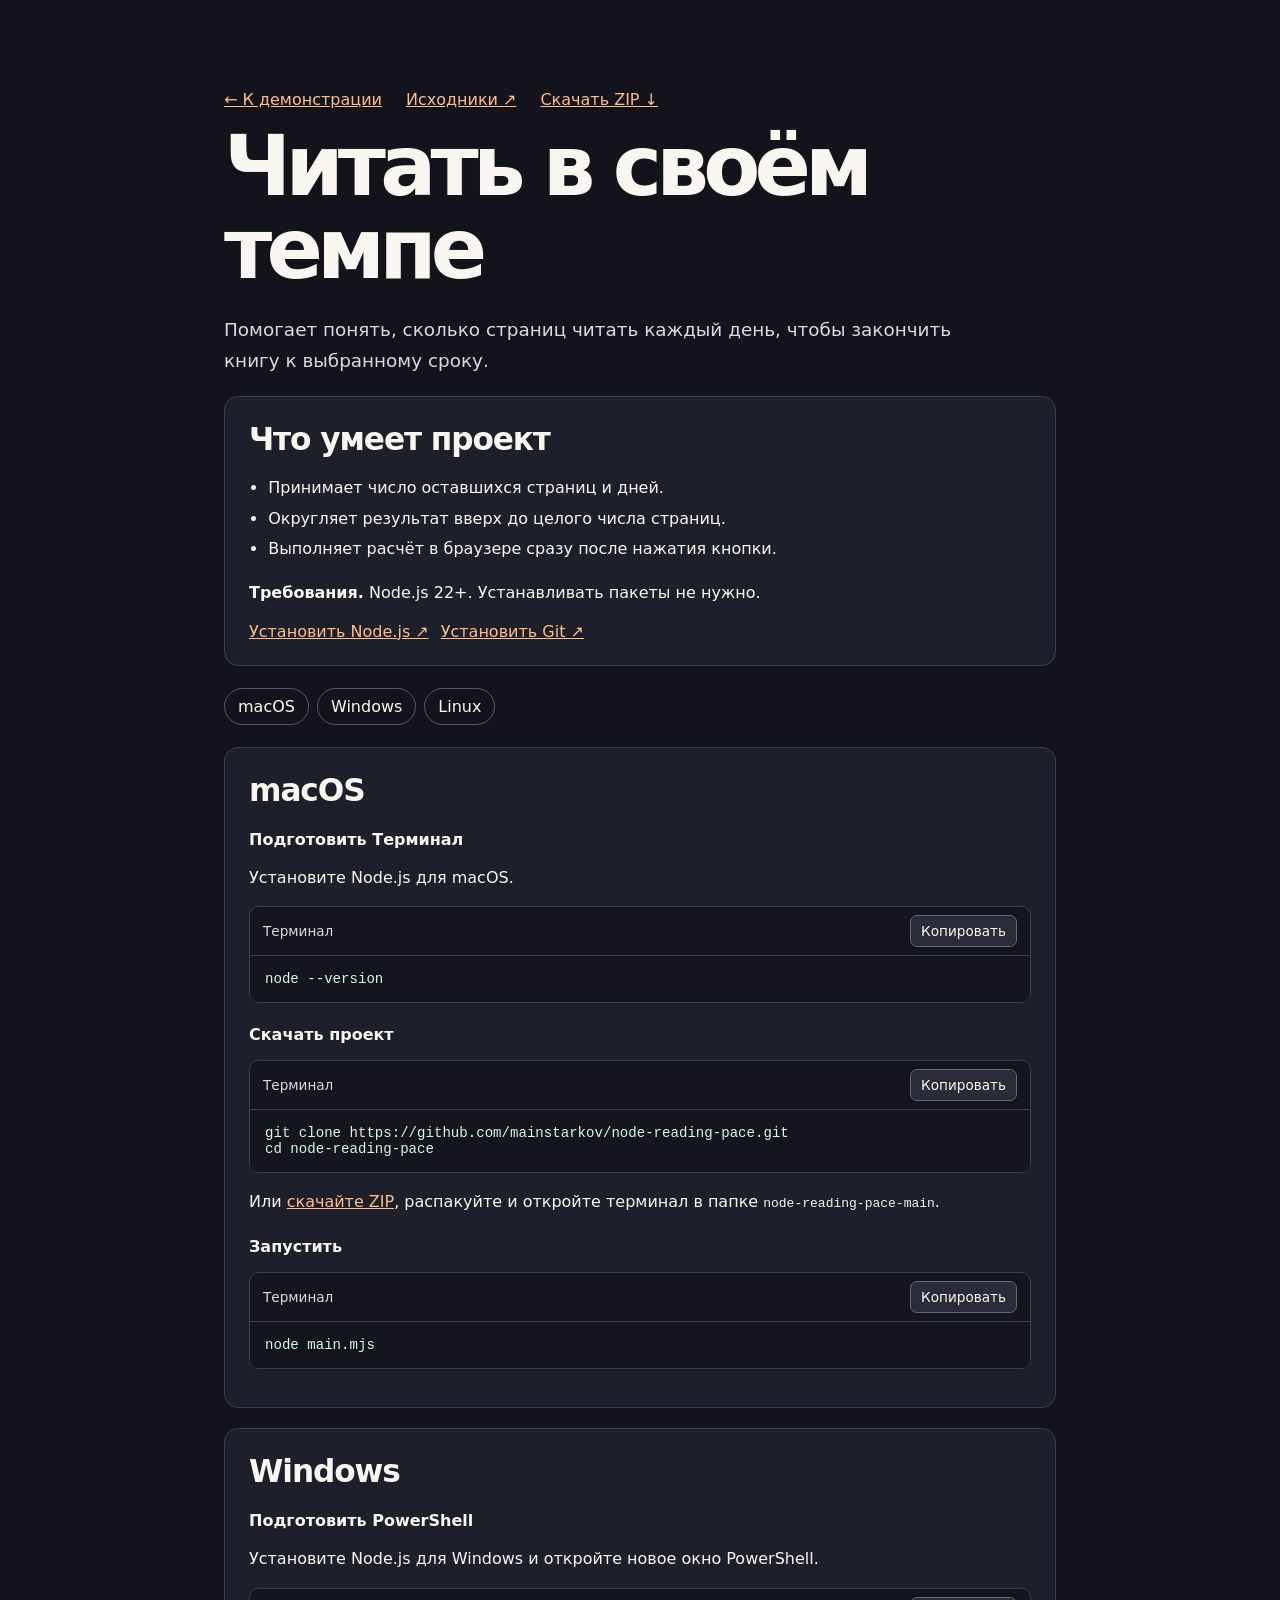
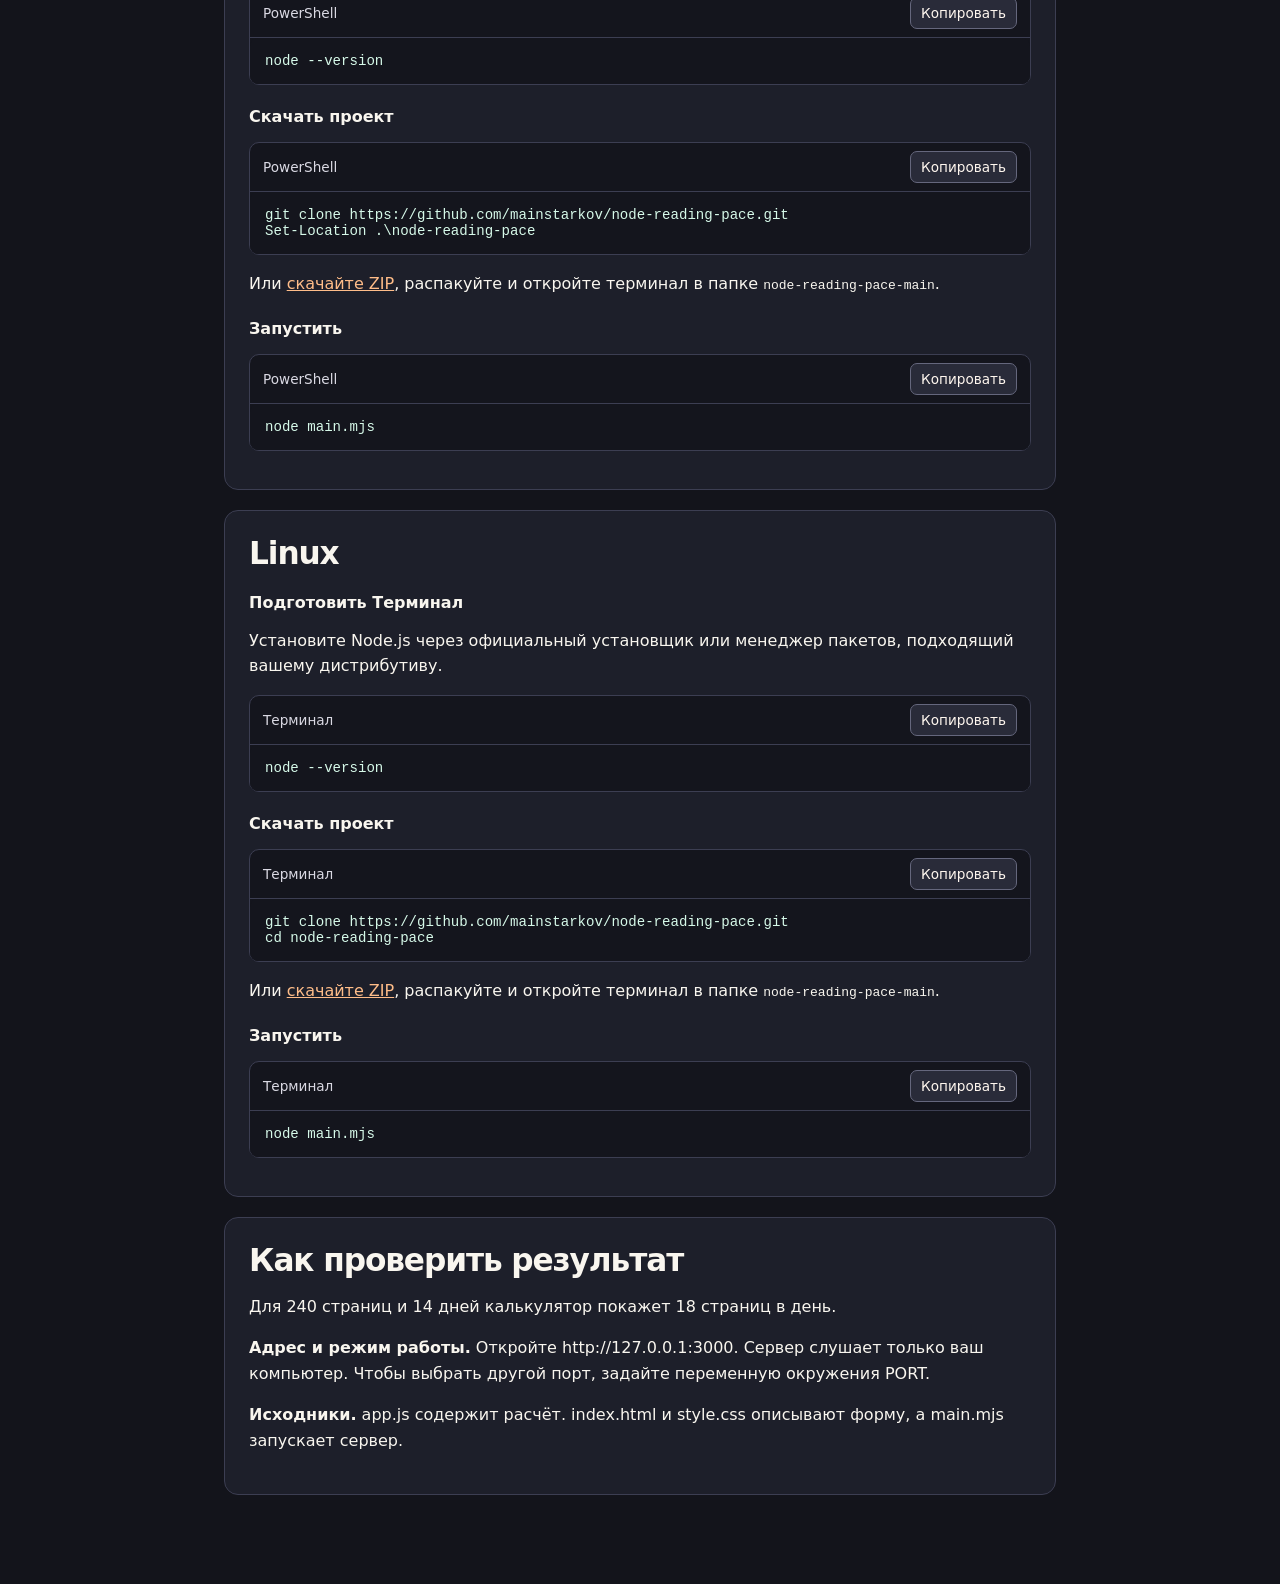
==== start.html @ 516781a8 "docs: publish setup guides for macOS, Windows, and Linux" ====
<!doctype html>
<html lang="ru">
<head><meta charset="utf-8"><meta name="viewport" content="width=device-width, initial-scale=1">
<title>Читать в своём темпе · Установка и запуск</title><style>
:root{color-scheme:dark;font-family:system-ui,sans-serif;background:#13141b;color:#f9f6ef}
*{box-sizing:border-box}body{margin:0}.wrap{max-width:880px;margin:auto;padding:clamp(28px,8vw,90px) 24px}
h1{font-size:clamp(2.5rem,8vw,5.2rem);line-height:1;letter-spacing:-.07em;overflow-wrap:anywhere;margin:16px 0 24px}
h2{font-size:1.1rem;margin:0}.lead{max-width:63ch;color:#dad9e3;font-size:1.15rem;line-height:1.65}
a{color:#ffbd89}.top{display:flex;gap:24px;flex-wrap:wrap}.box{padding:24px;margin-top:20px;background:#1d1f2a;border:1px solid #3c3e52;border-radius:14px}
pre{background:#14151d;padding:15px;border-radius:8px;white-space:pre-wrap;overflow-wrap:anywhere;color:#d6f9e9}
ul{padding-left:1.2rem;line-height:1.9}.list{display:grid;grid-template-columns:repeat(auto-fit,minmax(min(100%,220px),1fr));gap:10px;padding:0;list-style:none}.list a{display:block;background:#1d1f2a;border:1px solid #3c3e52;padding:10px 14px;border-radius:9px}

html{scroll-behavior:smooth}.os-links{display:flex;gap:8px;flex-wrap:wrap;margin:22px 0}.os-links a{border:1px solid #565870;padding:8px 13px;border-radius:99px;text-decoration:none;color:#fff7ef}.os-links a:hover,.os-links a:focus-visible{border-color:#ffbd89;color:#ffbd89}.box{scroll-margin-top:12px}.box p{line-height:1.6}.box h2{font-size:clamp(1.4rem,4vw,1.95rem);letter-spacing:-.035em}.box h3{margin-top:22px;font-size:1rem}.snippet{background:#14151d;border:1px solid #3c3e52;border-radius:10px;margin:14px 0}.snippet-head{padding:8px 13px;display:flex;align-items:center;justify-content:space-between;gap:10px;border-bottom:1px solid #3c3e52;color:#dad9e3;font-size:.82rem}.snippet-head button{cursor:pointer;background:#292b39;color:#fff7ef;padding:6px 9px;border:1px solid #565870;border-radius:6px;font:inherit}.snippet-head button:focus-visible{outline:2px solid #ffbd89;outline-offset:2px}.snippet pre{margin:0;font-size:.88rem}.note{color:#dad9e3}.status-copy:empty{display:none}.status-copy{position:sticky;bottom:14px;width:max-content;max-width:100%;background:#222533;border:1px solid #6b6d86;border-radius:8px;padding:8px 12px}.tag{font-family:ui-monospace,monospace;color:#9ee4c5}.zip{white-space:nowrap}@media(prefers-reduced-motion:reduce){html{scroll-behavior:auto}}

.guide-code{background:#14151d;border:1px solid #3c3e52;border-radius:10px;margin:14px 0}.code-head{display:flex;align-items:center;justify-content:space-between;gap:10px;border-bottom:1px solid #3c3e52;padding:8px 13px;color:#dad9e3;font-size:.85rem}.code-head button{font:inherit;border:1px solid #65677d;background:#292b39;color:#fff7ef;border-radius:7px;padding:7px 10px;cursor:pointer}.guide-code pre{margin:0;font-size:.88rem}.box p{overflow-wrap:anywhere}.tool-links{display:flex;gap:12px;flex-wrap:wrap}.status-copy{z-index:2}</style></head>
<body><main class="wrap">
<nav class="top" aria-label="Проект"><a href="https://mainstarkov.github.io/node-reading-pace/">← К демонстрации</a><a href="https://github.com/mainstarkov/node-reading-pace">Исходники ↗</a><a href="https://github.com/mainstarkov/node-reading-pace/archive/refs/heads/main.zip">Скачать ZIP ↓</a></nav>
<h1>Читать в своём темпе</h1>
<p class="lead">Помогает понять, сколько страниц читать каждый день, чтобы закончить книгу к выбранному сроку.</p>
<section class="box" aria-label="Описание проекта"><h2>Что умеет проект</h2><ul><li>Принимает число оставшихся страниц и дней.</li><li>Округляет результат вверх до целого числа страниц.</li><li>Выполняет расчёт в браузере сразу после нажатия кнопки.</li></ul>
<p><strong>Требования.</strong> Node.js 22+. Устанавливать пакеты не нужно.</p>
<div class="tool-links"><a href="https://nodejs.org/en/download">Установить Node.js ↗</a><a href="https://git-scm.com/install/">Установить Git ↗</a></div>
</section>
<nav class="os-links" aria-label="Операционная система"><a href="#macos">macOS</a><a href="#windows">Windows</a><a href="#linux">Linux</a></nav>
<section class="box" id="macos">
<h2>macOS</h2>
<h3>Подготовить Терминал</h3><p>Установите Node.js для macOS.</p><div class="guide-code"><div class="code-head"><span>Терминал</span></div><pre><code>node --version</code></pre></div>
<h3>Скачать проект</h3><div class="guide-code"><div class="code-head"><span>Терминал</span></div><pre><code>git clone https://github.com/mainstarkov/node-reading-pace.git
cd node-reading-pace</code></pre></div>
<p>Или <a href="https://github.com/mainstarkov/node-reading-pace/archive/refs/heads/main.zip">скачайте ZIP</a>, распакуйте и откройте терминал в папке <code>node-reading-pace-main</code>.</p>
<h3>Запустить</h3><div class="guide-code"><div class="code-head"><span>Терминал</span></div><pre><code>node main.mjs</code></pre></div>

</section><section class="box" id="windows">
<h2>Windows</h2>
<h3>Подготовить PowerShell</h3><p>Установите Node.js для Windows и откройте новое окно PowerShell.</p><div class="guide-code"><div class="code-head"><span>PowerShell</span></div><pre><code>node --version</code></pre></div>
<h3>Скачать проект</h3><div class="guide-code"><div class="code-head"><span>PowerShell</span></div><pre><code>git clone https://github.com/mainstarkov/node-reading-pace.git
Set-Location .\node-reading-pace</code></pre></div>
<p>Или <a href="https://github.com/mainstarkov/node-reading-pace/archive/refs/heads/main.zip">скачайте ZIP</a>, распакуйте и откройте терминал в папке <code>node-reading-pace-main</code>.</p>
<h3>Запустить</h3><div class="guide-code"><div class="code-head"><span>PowerShell</span></div><pre><code>node main.mjs</code></pre></div>

</section><section class="box" id="linux">
<h2>Linux</h2>
<h3>Подготовить Терминал</h3><p>Установите Node.js через официальный установщик или менеджер пакетов, подходящий вашему дистрибутиву.</p><div class="guide-code"><div class="code-head"><span>Терминал</span></div><pre><code>node --version</code></pre></div>
<h3>Скачать проект</h3><div class="guide-code"><div class="code-head"><span>Терминал</span></div><pre><code>git clone https://github.com/mainstarkov/node-reading-pace.git
cd node-reading-pace</code></pre></div>
<p>Или <a href="https://github.com/mainstarkov/node-reading-pace/archive/refs/heads/main.zip">скачайте ZIP</a>, распакуйте и откройте терминал в папке <code>node-reading-pace-main</code>.</p>
<h3>Запустить</h3><div class="guide-code"><div class="code-head"><span>Терминал</span></div><pre><code>node main.mjs</code></pre></div>

</section>
<section class="box"><h2>Как проверить результат</h2><p>Для 240 страниц и 14 дней калькулятор покажет 18 страниц в день.</p>
<p><strong>Адрес и режим работы.</strong> Откройте http://127.0.0.1:3000. Сервер слушает только ваш компьютер. Чтобы выбрать другой порт, задайте переменную окружения PORT.</p>
<p><strong>Исходники.</strong> app.js содержит расчёт. index.html и style.css описывают форму, а main.mjs запускает сервер.</p>
</section><p class="status-copy" id="copy-status" role="status"></p>
</main><script>
const guideStatus = document.querySelector("#copy-status");
if (navigator.clipboard) {
  let hide;
  for (const block of document.querySelectorAll(".guide-code")) {
    const button = document.createElement("button");
    button.type = "button";
    button.textContent = "Копировать";
    button.addEventListener("click", async () => {
      try {
        await navigator.clipboard.writeText(block.querySelector("code").textContent);
        guideStatus.textContent = "Команды скопированы.";
      } catch {
        guideStatus.textContent = "Выделите и скопируйте команды вручную.";
      }
      clearTimeout(hide);
      hide = setTimeout(() => { guideStatus.textContent = ""; }, 2200);
    });
    block.querySelector(".code-head").append(button);
  }
}
</script></body></html>
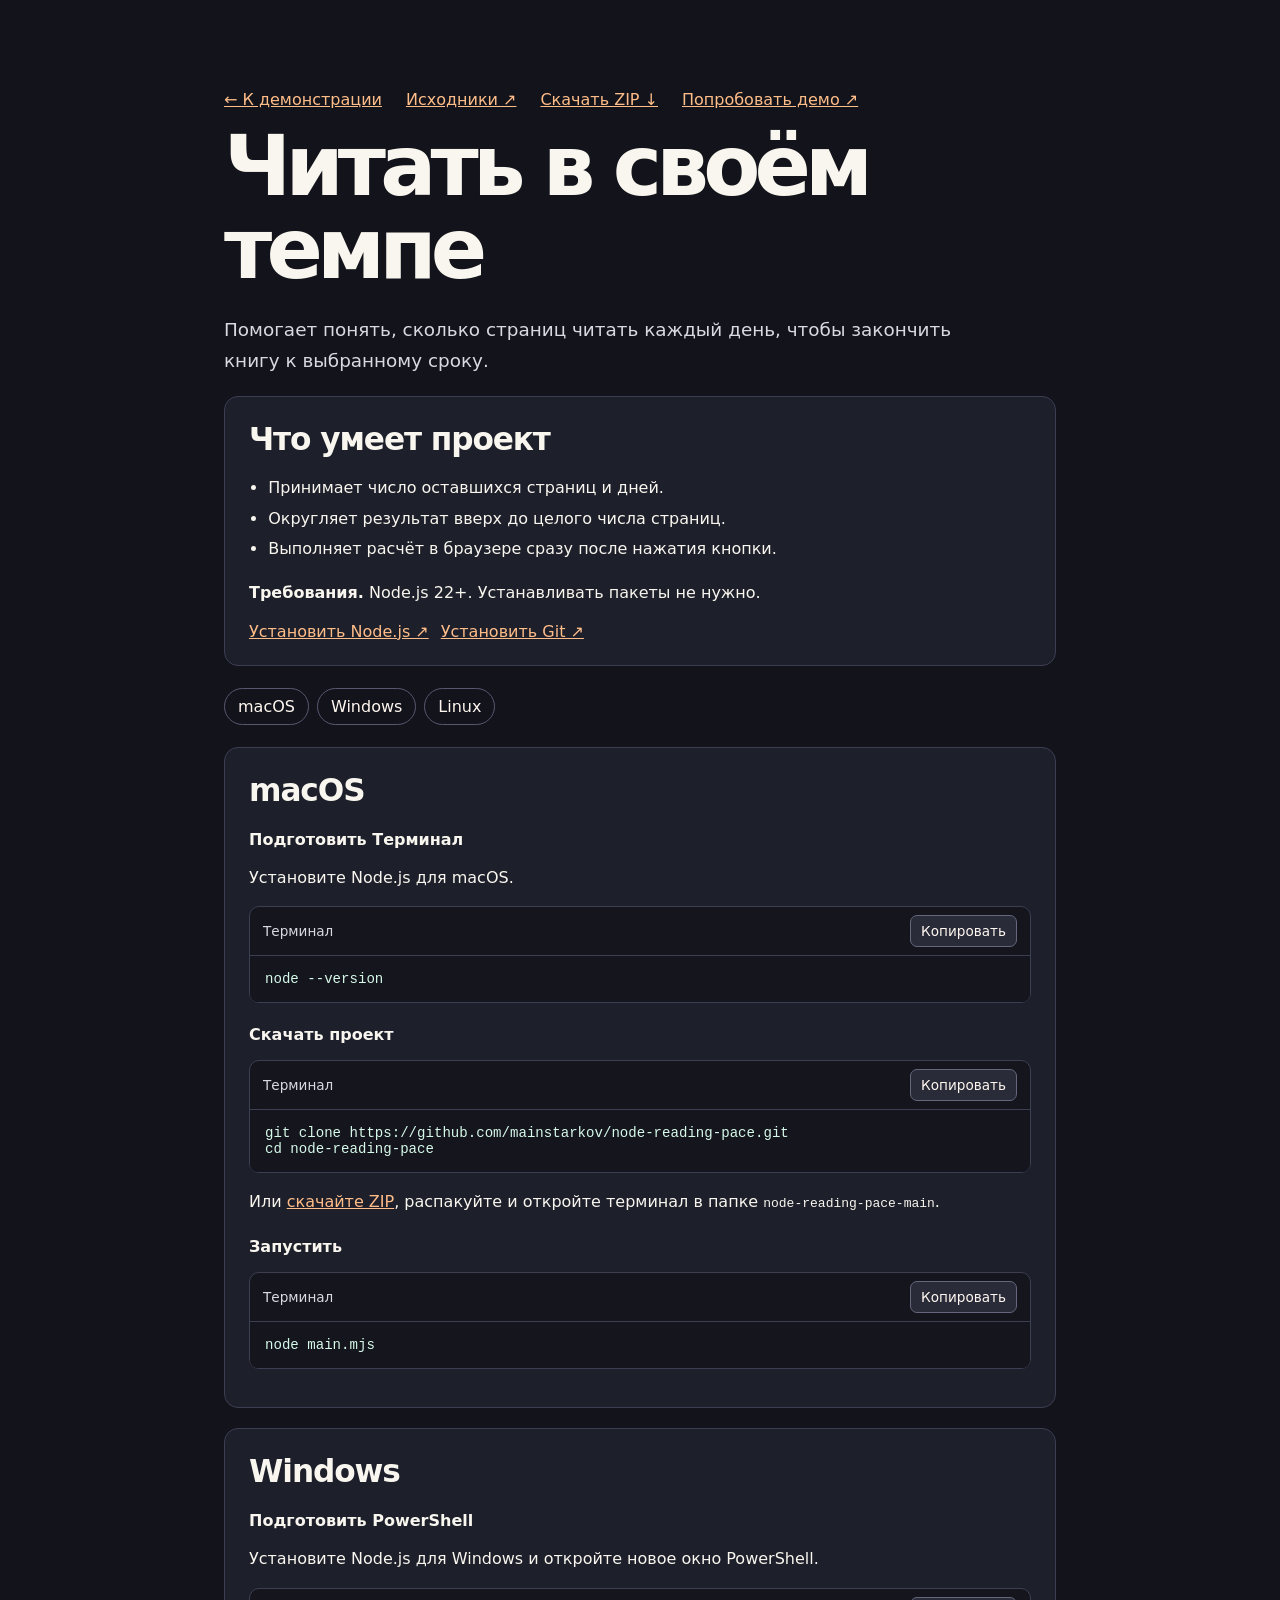
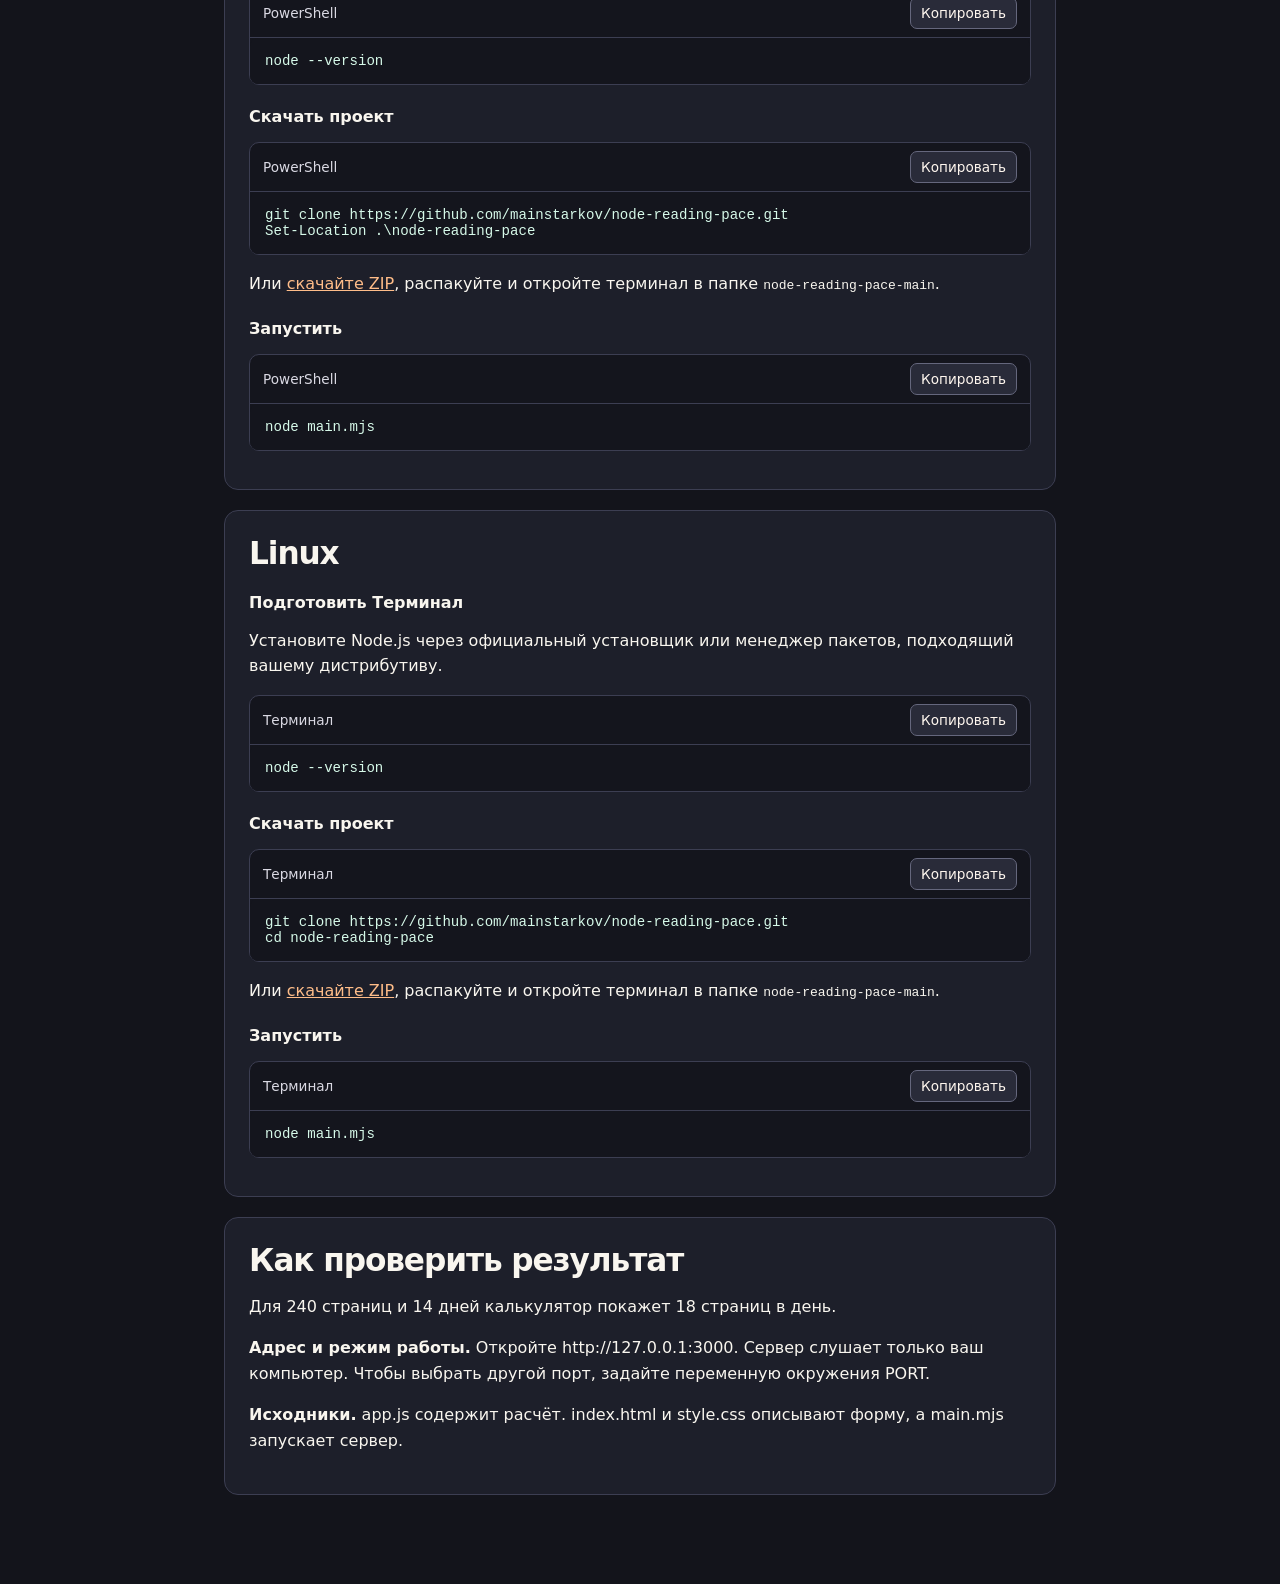
==== commit d6711a13: "feat: link interactive project demos" ====
--- a/start.html
+++ b/start.html
@@ -14,7 +14,7 @@
 
 .guide-code{background:#14151d;border:1px solid #3c3e52;border-radius:10px;margin:14px 0}.code-head{display:flex;align-items:center;justify-content:space-between;gap:10px;border-bottom:1px solid #3c3e52;padding:8px 13px;color:#dad9e3;font-size:.85rem}.code-head button{font:inherit;border:1px solid #65677d;background:#292b39;color:#fff7ef;border-radius:7px;padding:7px 10px;cursor:pointer}.guide-code pre{margin:0;font-size:.88rem}.box p{overflow-wrap:anywhere}.tool-links{display:flex;gap:12px;flex-wrap:wrap}.status-copy{z-index:2}</style></head>
 <body><main class="wrap">
-<nav class="top" aria-label="Проект"><a href="https://mainstarkov.github.io/node-reading-pace/">← К демонстрации</a><a href="https://github.com/mainstarkov/node-reading-pace">Исходники ↗</a><a href="https://github.com/mainstarkov/node-reading-pace/archive/refs/heads/main.zip">Скачать ZIP ↓</a></nav>
+<nav class="top" aria-label="Проект"><a href="https://mainstarkov.github.io/node-reading-pace/">← К демонстрации</a><a href="https://github.com/mainstarkov/node-reading-pace">Исходники ↗</a><a href="https://github.com/mainstarkov/node-reading-pace/archive/refs/heads/main.zip">Скачать ZIP ↓</a> <a href="https://mainstarkov.github.io/node-reading-pace/">Попробовать демо ↗</a></nav>
 <h1>Читать в своём темпе</h1>
 <p class="lead">Помогает понять, сколько страниц читать каждый день, чтобы закончить книгу к выбранному сроку.</p>
 <section class="box" aria-label="Описание проекта"><h2>Что умеет проект</h2><ul><li>Принимает число оставшихся страниц и дней.</li><li>Округляет результат вверх до целого числа страниц.</li><li>Выполняет расчёт в браузере сразу после нажатия кнопки.</li></ul>
